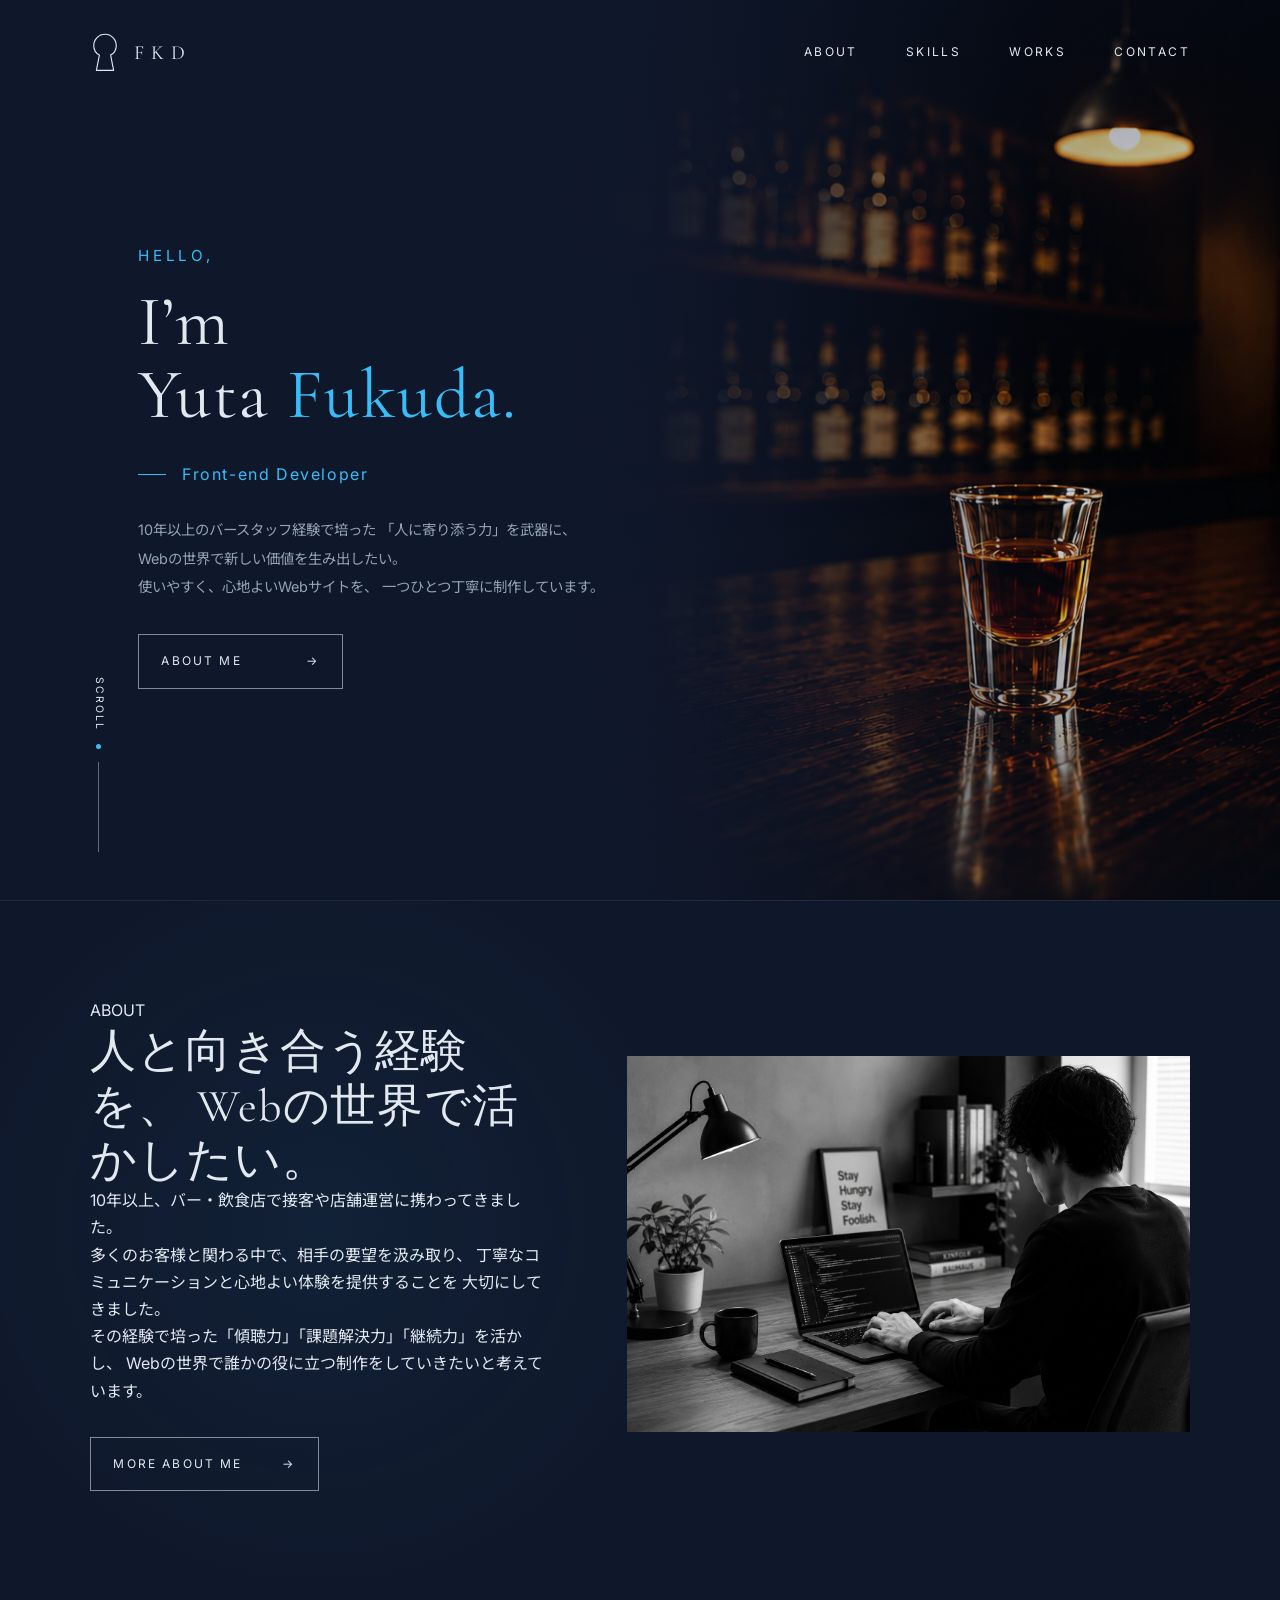
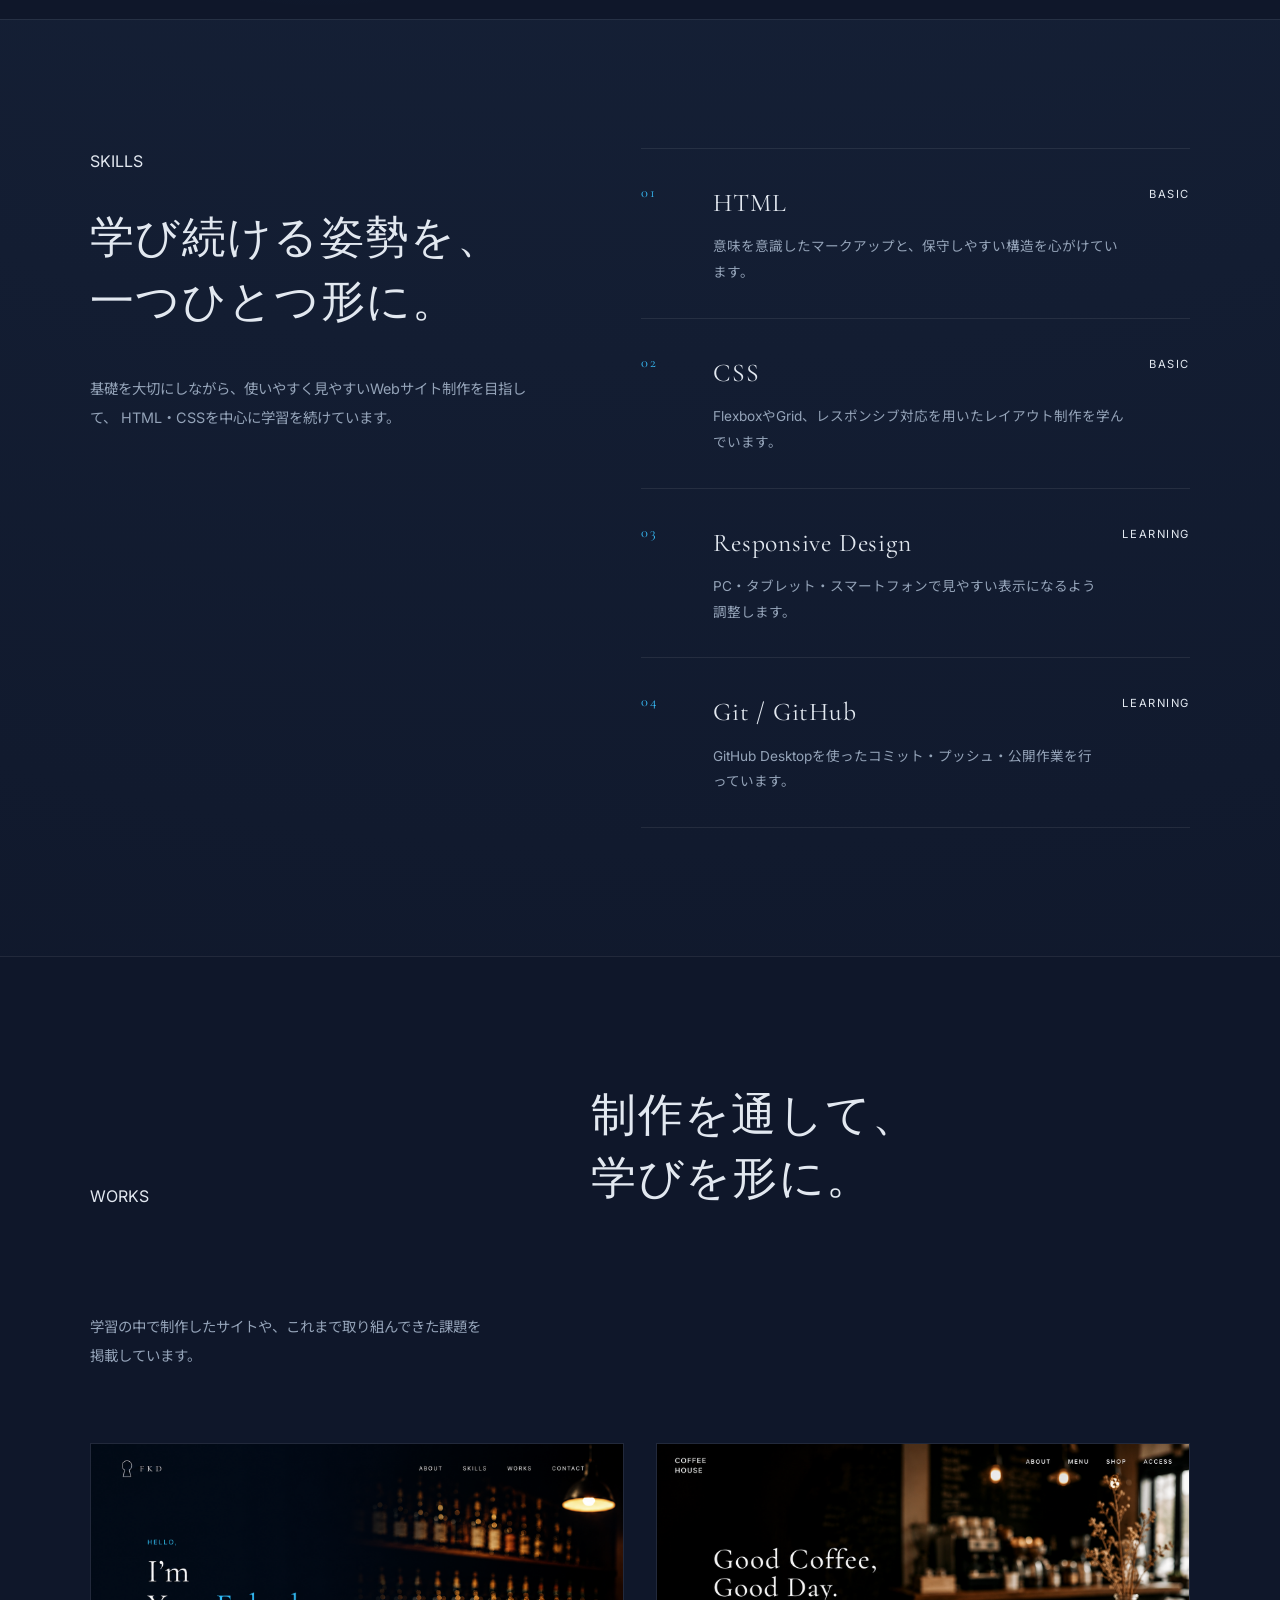
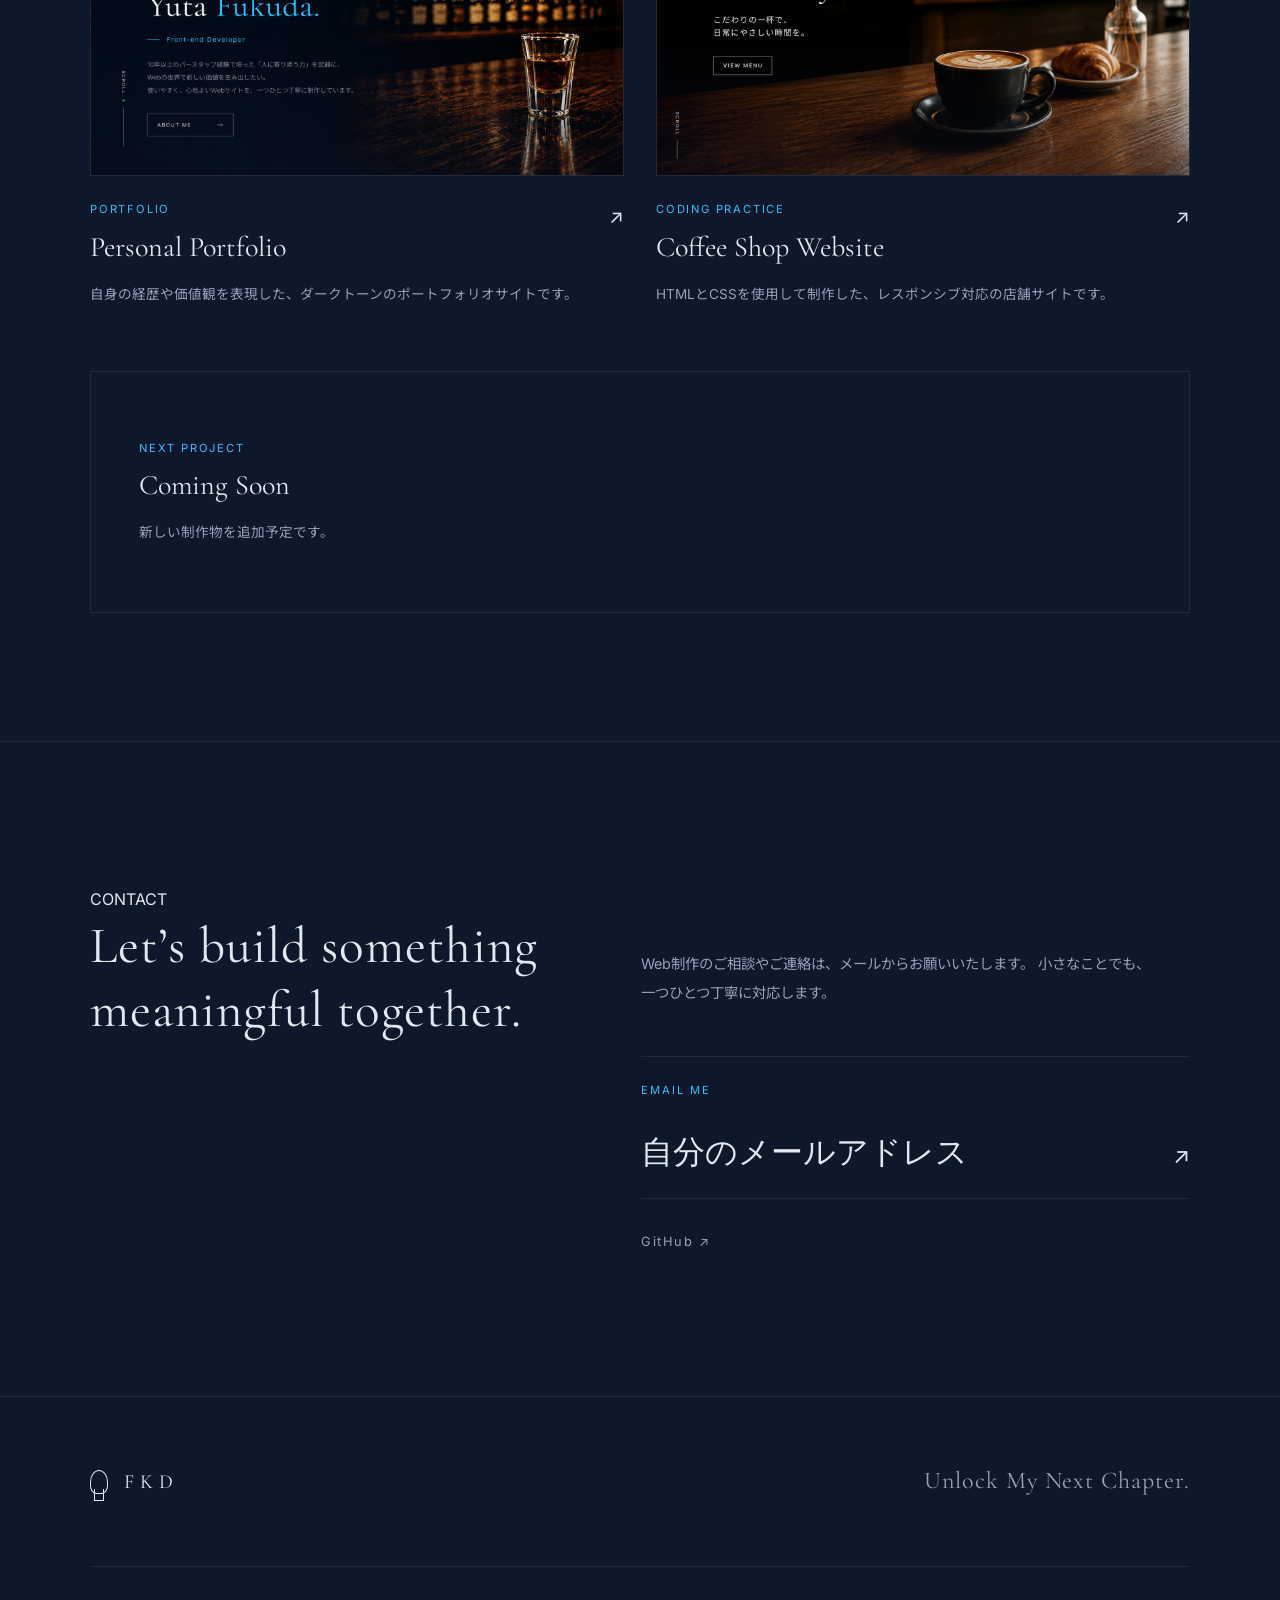
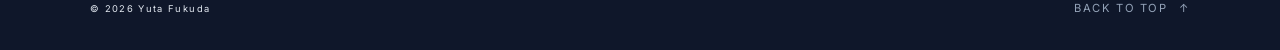
==== portfolio.html @ 942701a6 "oopninng" ====
<!doctype html>
<html lang="ja">
  <head>
    <meta charset="UTF-8" />

    <meta name="viewport" content="width=device-width, initial-scale=1.0" />

    <title>FKD Portfolio | Yuta Fukuda</title>

    <meta
      name="description"
      content="Yuta Fukudaのポートフォリオサイトです。HTML、CSS、Web制作を学習しています。"
    />

    <!-- Google Fonts -->
    <link rel="preconnect" href="https://fonts.googleapis.com" />

    <link rel="preconnect" href="https://fonts.gstatic.com" crossorigin />

    <link
      href="https://fonts.googleapis.com/css2?family=Cormorant+Garamond:wght@400;600&family=Inter:wght@300;400;500;600;700&family=Noto+Sans+JP:wght@300;400;500;700&display=swap"
      rel="stylesheet"
    />

    <!-- CSS -->
    <link rel="stylesheet" href="css/reset.css" />
    <link rel="stylesheet" href="css/variables.css" />
    <link rel="stylesheet" href="css/base.css" />
    <link rel="stylesheet" href="css/header.css" />
    <link rel="stylesheet" href="css/hero.css" />
    <link rel="stylesheet" href="css/about.css" />
    <link rel="stylesheet" href="css/skills.css" />
    <link rel="stylesheet" href="./css/works.css" />
    <link rel="stylesheet" href="./css/contact.css" />
    <link rel="stylesheet" href="./css/footer.css" />
    <link rel="stylesheet" href="css/animation.css" />
    <link rel="stylesheet" href="css/responsive.css" />
  </head>

  <body>
    <body id="top"></body>
    <!-- Header -->
    <header class="header">
      <div class="header-inner">
        <a href="#top" class="header-logo">
          <img src="images/logo/keyhole.svg" alt="" class="header-logo-image" />

          <span class="header-logo-text">FKD</span>
        </a>

        <nav class="global-nav" aria-label="メインナビゲーション">
          <ul class="global-nav-list">
            <li>
              <a href="#about" class="global-nav-link">ABOUT</a>
            </li>

            <li>
              <a href="#skills" class="global-nav-link">SKILLS</a>
            </li>

            <li>
              <a href="#works" class="global-nav-link">WORKS</a>
            </li>

            <li>
              <a href="#contact" class="global-nav-link">CONTACT</a>
            </li>
          </ul>
        </nav>
      </div>
    </header>

    <!-- Main -->
    <main class="main-content">
      <!-- Hero -->
      <section class="hero">
        <div class="hero-inner">
          <div class="hero-content">
            <p class="hero-intro">HELLO,</p>

            <h2 class="hero-title">
              <span class="hero-title-small">I’m</span>

              <span class="hero-title-name">
                Yuta <strong>Fukuda.</strong>
              </span>
            </h2>

            <p class="hero-role">Front-end Developer</p>

            <div class="hero-description">
              <p>
                10年以上のバースタッフ経験で培った 「人に寄り添う力」を武器に、
              </p>

              <p>Webの世界で新しい価値を生み出したい。</p>

              <p>
                使いやすく、心地よいWebサイトを、
                一つひとつ丁寧に制作しています。
              </p>
            </div>

            <a href="#about" class="button button-outline">
              <span>ABOUT ME</span>
              <span aria-hidden="true">→</span>
            </a>
          </div>

          <div class="hero-image-area">
            <img
              src="images/hero/shot-glass.png"
              alt="暗いバーのカウンターに置かれたショットグラス"
              class="hero-image"
            />
          </div>

          <div class="scroll-indicator" aria-hidden="true">
            <span class="scroll-text">SCROLL</span>
            <span class="scroll-dot"></span>
            <span class="scroll-line"></span>
          </div>
        </div>
      </section>
      <!-- About -->
      <section class="about" id="about">
        <div class="about-inner">
          <div class="about-content">
            <p class="section-label">ABOUT</p>

            <h2 class="about-title">
              <span class="about-title-line">人と向き合う経験を、</span>
              <span class="about-title-line">Webの世界で活かしたい。</span>
            </h2>

            <div class="about-description">
              <p>10年以上、バー・飲食店で接客や店舗運営に携わってきました。</p>

              <p>
                多くのお客様と関わる中で、相手の要望を汲み取り、
                丁寧なコミュニケーションと心地よい体験を提供することを
                大切にしてきました。
              </p>

              <p>
                その経験で培った「傾聴力」「課題解決力」「継続力」を活かし、
                Webの世界で誰かの役に立つ制作をしていきたいと考えています。
              </p>
            </div>

            <a href="#" class="button button-outline">
              <span>MORE ABOUT ME</span>
              <span aria-hidden="true">→</span>
            </a>
          </div>

          <div class="about-image-area">
            <img
              src="images/about/workspace.png"
              alt="ノートパソコンでWeb制作に取り組む様子"
              class="about-image"
            />
          </div>
        </div>
      </section>
      <!-- Skills -->
      <section class="skills" id="skills">
        <div class="skills-inner">
          <div class="skills-heading">
            <p class="section-label">SKILLS</p>

            <h2 class="skills-title">
              <span class="skills-title-line">学び続ける姿勢を、</span>
              <span class="skills-title-line">一つひとつ形に。</span>
            </h2>

            <p class="skills-lead">
              基礎を大切にしながら、使いやすく見やすいWebサイト制作を目指して、
              HTML・CSSを中心に学習を続けています。
            </p>
          </div>

          <div class="skills-list">
            <article class="skill-item">
              <div class="skill-number">01</div>

              <div class="skill-content">
                <h3 class="skill-name">HTML</h3>
                <p class="skill-description">
                  意味を意識したマークアップと、保守しやすい構造を心がけています。
                </p>
              </div>

              <p class="skill-level">Basic</p>
            </article>

            <article class="skill-item">
              <div class="skill-number">02</div>

              <div class="skill-content">
                <h3 class="skill-name">CSS</h3>
                <p class="skill-description">
                  FlexboxやGrid、レスポンシブ対応を用いたレイアウト制作を学んでいます。
                </p>
              </div>

              <p class="skill-level">Basic</p>
            </article>

            <article class="skill-item">
              <div class="skill-number">03</div>

              <div class="skill-content">
                <h3 class="skill-name">Responsive Design</h3>
                <p class="skill-description">
                  PC・タブレット・スマートフォンで見やすい表示になるよう調整します。
                </p>
              </div>

              <p class="skill-level">Learning</p>
            </article>

            <article class="skill-item">
              <div class="skill-number">04</div>

              <div class="skill-content">
                <h3 class="skill-name">Git / GitHub</h3>
                <p class="skill-description">
                  GitHub
                  Desktopを使ったコミット・プッシュ・公開作業を行っています。
                </p>
              </div>

              <p class="skill-level">Learning</p>
            </article>
          </div>
        </div>
      </section>
      <!-- Works -->
      <section class="works" id="works">
        <div class="works-inner">
          <div class="works-heading">
            <p class="section-label">WORKS</p>

            <h2 class="works-title">
              制作を通して、<br />
              学びを形に。
            </h2>

            <p class="works-lead">
              学習の中で制作したサイトや、これまで取り組んできた課題を掲載しています。
            </p>
          </div>

          <div class="works-list">
            <article class="work-card">
              <a href="#" class="work-link">
                <div class="work-image-area">
                  <img
                    src="images/works/portfolio.jpg"
                    alt="ポートフォリオサイト"
                    class="work-image"
                  />
                </div>

                <div class="work-info">
                  <div>
                    <p class="work-category">PORTFOLIO</p>
                    <h3 class="work-title">Personal Portfolio</h3>
                  </div>

                  <span class="work-arrow" aria-hidden="true">↗</span>
                </div>

                <p class="work-description">
                  自身の経歴や価値観を表現した、ダークトーンのポートフォリオサイトです。
                </p>
              </a>
            </article>

            <article class="work-card">
              <a href="#" class="work-link">
                <div class="work-image-area">
                  <img
                    src="images/works/coffee.jpg"
                    alt="コーヒーショップのWebサイト"
                    class="work-image"
                  />
                </div>

                <div class="work-info">
                  <div>
                    <p class="work-category">CODING PRACTICE</p>
                    <h3 class="work-title">Coffee Shop Website</h3>
                  </div>

                  <span class="work-arrow" aria-hidden="true">↗</span>
                </div>

                <p class="work-description">
                  HTMLとCSSを使用して制作した、レスポンシブ対応の店舗サイトです。
                </p>
              </a>
            </article>

            <article class="work-card work-card-coming">
              <div class="work-coming-inner">
                <p class="work-category">NEXT PROJECT</p>
                <h3 class="work-title">Coming Soon</h3>
                <p class="work-description">新しい制作物を追加予定です。</p>
              </div>
            </article>
          </div>
        </div>
      </section>
      <!-- Contact -->
      <section class="contact" id="contact">
        <div class="contact-inner">
          <div class="contact-heading">
            <p class="section-label">CONTACT</p>

            <h2 class="contact-title">
              <span class="contact-title-line">Let’s build something</span>
              <span class="contact-title-line">meaningful together.</span>
            </h2>
          </div>

          <div class="contact-content">
            <p class="contact-message">
              Web制作のご相談やご連絡は、メールからお願いいたします。
              小さなことでも、一つひとつ丁寧に対応します。
            </p>

            <a href="mailto:あなたのメールアドレス" class="contact-mail">
              <span class="contact-mail-label">EMAIL ME</span>

              <span class="contact-mail-address"> 自分のメールアドレス </span>

              <span class="contact-arrow" aria-hidden="true">↗</span>
            </a>

            <div class="contact-links">
              <a
                href="https://github.com/Fkd48yu"
                target="_blank"
                rel="noopener noreferrer"
              >
                GitHub
                <span aria-hidden="true">↗</span>
              </a>
            </div>
          </div>
        </div>
      </section>
    </main>
    <footer class="footer">
      <div class="footer-inner">
        <div class="footer-brand">
          <a href="#top" class="footer-logo">
            <span class="footer-logo-mark" aria-hidden="true"></span>
            <span>FKD</span>
          </a>

          <p class="footer-concept">Unlock My Next Chapter.</p>
        </div>

        <div class="footer-bottom">
          <p class="footer-copy">
            <small>&copy; 2026 Yuta Fukuda</small>
          </p>

          <a href="#top" class="footer-back-top">
            BACK TO TOP
            <span aria-hidden="true">↑</span>
          </a>
        </div>
      </div>
    </footer>
  </body>
</html>
---- css/variables.css ----
/* ==================================================
   Design Variables
================================================== */

:root {
  /* Background */
  --bg-main: #0f172a;
  --bg-surface: #1e293b;

  /* Text */
  --text-main: #e2e8f0;
  --text-sub: #94a3b8;

  /* Accent */
  --accent: #38bdf8;
  --gold: #f59e0b;

  /* Border */
  --border: rgba(255, 255, 255, 0.08);

  /* Font */
  --font-serif: "Cormorant Garamond", serif;
  --font-sans: "Inter", "Noto Sans JP", sans-serif;

  /* Layout */
  --content-width: 1200px;
  --inner-width: 1100px;

  /* Spacing */
  --space-xs: 8px;
  --space-sm: 16px;
  --space-md: 24px;
  --space-lg: 40px;
  --space-xl: 64px;
  --space-2xl: 96px;
  --space-section: 160px;

  /* Animation */
  --duration-fast: 0.3s;
  --duration-normal: 0.5s;
}
---- css/base.css ----
/* ==================================================
   Base
================================================== */

body {
  min-height: 100vh;
  overflow-x: hidden;

  background: radial-gradient(circle at top, #1b2942 0%, var(--bg-main) 60%);
  color: var(--text-main);

  font-family: var(--font-sans);
  font-size: 16px;
  line-height: 1.7;

  -webkit-font-smoothing: antialiased;
  text-rendering: optimizeLegibility;
}

/* ==================================================
   Main Layout
================================================== */

main {
  width: 100%;
}

.container {
  width: min(100% - 4rem, var(--inner-width));
  margin-inline: auto;
}

.section {
  padding-block: var(--space-section);
}

/* ==================================================
   Common Typography
================================================== */

.section-title {
  font-family: var(--font-serif);
  font-size: 4rem;
  font-weight: 600;
  line-height: 1.1;
  letter-spacing: 0.08em;
}

.section-text {
  color: var(--text-sub);
  line-height: 2;
}
---- css/header.css ----
.header {
  position: absolute;
  top: 0;
  left: 0;
  z-index: 10;

  width: 100%;
  padding: 2rem 0;
}

.header-inner {
  display: flex;
  align-items: center;
  justify-content: space-between;

  width: min(100% - 4rem, var(--inner-width));
  margin-inline: auto;
}

.header-logo {
  display: inline-flex;
  align-items: center;
  gap: 0.9rem;

  color: var(--text-main);
  text-decoration: none;
}

.header-logo-image {
  width: 30px;
  height: auto;
}

.header-logo-text {
  font-family: var(--font-serif);
  font-size: 1.25rem;
  letter-spacing: 0.35em;
}

.global-nav-list {
  display: flex;
  align-items: center;
  gap: 3rem;

  margin: 0;
  padding: 0;

  list-style: none;
}

.global-nav-link {
  position: relative;

  display: inline-block;
  padding: 0.5rem 0;

  color: var(--text-main);
  font-family: var(--font-sans);
  font-size: 0.75rem;
  letter-spacing: 0.2em;
  text-decoration: none;

  transition:
    color var(--duration-fast) ease,
    opacity var(--duration-fast) ease;
}

.global-nav-link::after {
  content: "";

  position: absolute;
  right: 0;
  bottom: 0;
  left: 0;

  width: 0;
  height: 1px;
  margin-inline: auto;

  background-color: var(--accent);

  transition: width var(--duration-fast) ease;
}

.global-nav-link:hover,
.global-nav-link:focus-visible {
  color: var(--accent);
}

.global-nav-link:hover::after,
.global-nav-link:focus-visible::after {
  width: 100%;
}
---- css/hero.css ----
.hero {
  position: relative;

  min-height: 100vh;
  overflow: hidden;

  background-color: var(--bg-main);
}

.hero-inner {
  position: static;

  display: grid;
  grid-template-columns: minmax(600px, 1.1fr) minmax(360px, 0.9fr);
  align-items: center;

  min-height: 100vh;
  width: min(100% - 4rem, var(--inner-width));
  margin-inline: auto;

  padding-top: 6rem;
  padding-bottom: 4rem;
}

.hero-content {
  position: relative;
  z-index: 2;

  padding-left: 3rem;
  padding-right: 2rem;
}

.hero-intro {
  margin-bottom: 1.25rem;

  color: var(--accent);
  font-size: 0.95rem;
  letter-spacing: 0.25em;
}

.hero-title {
  margin: 0;

  color: var(--text-main);
  font-family: var(--font-serif);
  font-weight: 400;
  line-height: 0.95;
}

.hero-title-small,
.hero-title-name {
  display: block;
}

.hero-title-small {
  margin-bottom: 0.35rem;

  font-size: clamp(3.5rem, 5.5vw, 5.5rem);
}

.hero-title-name {
  font-size: clamp(3.5rem, 5.5vw, 5.5rem);
  letter-spacing: 0.02em;
  white-space: nowrap;
}

.hero-title-name strong {
  color: var(--accent);
  font-weight: 400;
}

.hero-role {
  display: flex;
  align-items: center;
  gap: 1rem;

  margin-top: 2rem;

  color: var(--accent);
  font-size: 1rem;
  letter-spacing: 0.1em;
}

.hero-role::before {
  content: "";

  width: 28px;
  height: 1px;

  background-color: currentColor;
}

.hero-description {
  margin-top: 1.75rem;

  color: var(--text-sub);
  font-size: 0.9rem;
  line-height: 2;
}

.hero-description p {
  margin: 0;
}

.button {
  display: inline-flex;
  align-items: center;
  justify-content: space-between;
  gap: 2.5rem;

  min-width: 205px;
  margin-top: 2rem;
  padding: 1rem 1.4rem;

  color: var(--text-main);
  font-size: 0.75rem;
  letter-spacing: 0.18em;
  text-decoration: none;

  transition:
    color var(--duration-fast) ease,
    border-color var(--duration-fast) ease,
    background-color var(--duration-fast) ease;
}

.button-outline {
  border: 1px solid rgba(226, 232, 240, 0.55);
}

.button-outline:hover,
.button-outline:focus-visible {
  color: var(--bg-main);
  border-color: var(--accent);
  background-color: var(--accent);
}

.hero-image-area {
  position: absolute;
  top: 0;
  right: 0;
  bottom: 0;
  z-index: 0;

  width: 60vw;
}

.hero-image-area::before {
  content: "";

  position: absolute;
  inset: 0;
  z-index: 1;

  background:
    linear-gradient(
      90deg,
      var(--bg-main) 0%,
      rgba(15, 23, 42, 0.98) 18%,
      rgba(15, 23, 42, 0.75) 35%,
      rgba(15, 23, 42, 0.18) 68%,
      rgba(15, 23, 42, 0.05) 100%
    ),
    linear-gradient(
      180deg,
      rgba(15, 23, 42, 0.3) 0%,
      rgba(15, 23, 42, 0) 50%,
      rgba(15, 23, 42, 0.35) 100%
    );
}

.hero-image {
  display: block;

  width: 100%;
  height: 100%;

  object-fit: cover;
  object-position: right center;
}

.scroll-indicator {
  position: absolute;
  bottom: 3rem;
  left: max(2rem, calc((100vw - var(--inner-width)) / 2));

  z-index: 2;

  display: flex;
  flex-direction: column;
  align-items: center;
}

.scroll-text {
  writing-mode: vertical-rl;

  color: var(--text-main);
  font-size: 0.65rem;
  letter-spacing: 0.2em;
}

.scroll-dot {
  width: 5px;
  height: 5px;
  margin-top: 0.8rem;

  border-radius: 50%;
  background-color: var(--accent);
}

.scroll-line {
  width: 1px;
  height: 90px;
  margin-top: 0.8rem;

  background-color: rgba(226, 232, 240, 0.4);
}
.hero::after {
  content: "";

  position: absolute;
  right: 0;
  bottom: 0;
  left: 0;
  z-index: 1;

  height: 8rem;

  background: linear-gradient(to bottom, transparent, var(--section-surface));

  pointer-events: none;
}
---- css/about.css ----
/* ==================================================
   About
================================================== */

.about {
  position: relative;
  padding-block: 6rem 8rem;
  background-color: var(--section-surface);
  border-top: 1px solid var(--border);
  background:
    radial-gradient(
      circle at 25% 45%,
      rgba(56, 189, 248, 0.06),
      transparent 38%
    ),
    var(--bg-main);
}

.about-inner {
  display: grid;
  grid-template-columns: minmax(0, 0.9fr) minmax(0, 1.1fr);
  align-items: center;
  gap: clamp(3rem, 6vw, 6rem);

  width: min(100% - 4rem, var(--inner-width));
  margin-inline: auto;
}

.about-title {
  margin: 0;

  color: var(--text-main);
  font-family: var(--font-serif);
  font-size: clamp(2.7rem, 3.6vw, 4rem);
  font-weight: 400;
  line-height: 1.18;
  letter-spacing: 0.02em;
}

.about-image-area {
  position: relative;

  width: 100%;
  aspect-ratio: 3 / 2;
  overflow: hidden;
}
---- css/skills.css ----
/* ==================================================
   Skills
================================================== */

.skills {
  padding-top: 12rem;
  padding-bottom: 8rem;
  position: relative;

  padding-block: 8rem;

  border-top: 1px solid var(--border);
  background-color: var(--surface);
}

.skills-inner {
  display: grid;
  grid-template-columns: minmax(0, 0.9fr) minmax(0, 1.1fr);
  align-items: start;
  gap: clamp(4rem, 8vw, 8rem);

  width: min(100% - 4rem, var(--inner-width));
  margin-inline: auto;
}

.skills-heading {
  position: sticky;
  top: 8rem;
  align-self: start;
}

.skills-heading .section-label {
  margin-bottom: 2rem;
}

.skills-title {
  margin: 0;

  color: var(--text-main);
  font-family: var(--font-serif);
  font-size: clamp(2.75rem, 3.4vw, 4rem);
  font-weight: 400;
  line-height: 1.45;
  letter-spacing: 0.03em;
}

.skills-title-line {
  display: block;
  white-space: nowrap;
}

.skills-lead {
  max-width: 28rem;
  margin-top: var(--space-lg);

  color: var(--text-sub);
  font-size: 0.9rem;
  line-height: 2;
}

.skills-list {
  border-top: 1px solid var(--border);
}

.skill-item {
  display: grid;
  grid-template-columns: 3rem minmax(0, 1fr) auto;
  align-items: start;
  gap: 1.5rem;

  padding-block: 2rem;

  border-bottom: 1px solid var(--border);
}

.skill-number {
  color: var(--accent);
  font-family: var(--font-serif);
  font-size: 0.9rem;
  letter-spacing: 0.1em;
}

.skill-name {
  margin: 0;

  color: var(--text-main);
  font-family: var(--font-serif);
  font-size: clamp(1.5rem, 2vw, 2rem);
  font-weight: 400;
  letter-spacing: 0.03em;
}

.skill-description {
  max-width: 32rem;
  margin: 0.6rem 0 0;

  color: var(--text-sub);
  font-size: 0.85rem;
  line-height: 1.9;
}

.skill-level {
  margin: 0;
  padding-top: 0.25rem;

  color: var(--secondary);
  font-size: 0.7rem;
  letter-spacing: 0.14em;
  text-transform: uppercase;
}
---- css/works.css ----
/* ==================================================
   Works
================================================== */

.works {
  position: relative;
  padding-block: 8rem;

  border-top: 1px solid var(--border);
  background-color: var(--bg-main);
}

.works-inner {
  width: min(100% - 4rem, var(--inner-width));
  margin-inline: auto;
}

.works-heading {
  display: grid;
  grid-template-columns: minmax(0, 0.8fr) minmax(0, 1.2fr);
  align-items: end;
  gap: clamp(3rem, 8vw, 8rem);

  margin-bottom: 4rem;
}

.works-title {
  margin: 0;

  color: var(--text-main);
  font-family: var(--font-serif);
  font-size: clamp(2.5rem, 3.5vw, 4rem);
  font-weight: 400;
  line-height: 1.4;
  letter-spacing: 0.03em;
}

.works-lead {
  max-width: 32rem;
  margin: 0 0 0.5rem auto;

  color: var(--text-sub);
  font-size: 0.9rem;
  line-height: 2;
}

.works-list {
  display: grid;
  grid-template-columns: repeat(2, minmax(0, 1fr));
  gap: 4rem 2rem;
}

.work-card {
  min-width: 0;
}

.work-card:nth-child(3) {
  grid-column: 1 / -1;
}

.work-link {
  display: block;
  color: inherit;
  text-decoration: none;
}

.work-image-area {
  position: relative;

  aspect-ratio: 16 / 10;
  overflow: hidden;

  border: 1px solid var(--border);
  background-color: var(--surface);
}

.work-image-area::after {
  content: "";

  position: absolute;
  inset: 0;

  background: linear-gradient(180deg, transparent 55%, rgba(15, 23, 42, 0.35));

  pointer-events: none;
}

.work-image {
  display: block;

  width: 100%;
  height: 100%;

  object-fit: cover;
  transition:
    transform 0.6s ease,
    filter 0.6s ease;
}

.work-info {
  display: flex;
  justify-content: space-between;
  align-items: flex-start;
  gap: 2rem;

  margin-top: 1.5rem;
}

.work-category {
  margin: 0 0 0.6rem;

  color: var(--accent);
  font-size: 0.7rem;
  letter-spacing: 0.16em;
}

.work-title {
  margin: 0;

  color: var(--text-main);
  font-family: var(--font-serif);
  font-size: clamp(1.6rem, 2.2vw, 2.2rem);
  font-weight: 400;
  line-height: 1.3;
}

.work-arrow {
  flex-shrink: 0;

  color: var(--text-main);
  font-size: 1.2rem;

  transition: transform 0.3s ease;
}

.work-description {
  max-width: 36rem;
  margin: 1rem 0 0;

  color: var(--text-sub);
  font-size: 0.85rem;
  line-height: 1.9;
}

.work-link:hover .work-image {
  transform: scale(1.04);
  filter: brightness(0.85);
}

.work-link:hover .work-arrow {
  transform: translate(0.25rem, -0.25rem);
}

.work-card-coming {
  min-height: 240px;
  border: 1px solid var(--border);
  background:
    radial-gradient(
      circle at 80% 30%,
      rgba(56, 189, 248, 0.08),
      transparent 35%
    ),
    var(--surface);
}

.work-coming-inner {
  display: flex;
  flex-direction: column;
  justify-content: center;

  min-height: 240px;
  padding: 3rem;
}
---- css/contact.css ----
/* ==================================================
   Contact
================================================== */

.contact {
  position: relative;
  padding-block: 9rem;

  border-top: 1px solid var(--border);
  background:
    radial-gradient(
      circle at 80% 30%,
      rgba(56, 189, 248, 0.08),
      transparent 35%
    ),
    var(--surface);
}

.contact-inner {
  display: grid;
  grid-template-columns: minmax(0, 0.9fr) minmax(0, 1.1fr);
  align-items: start;
  gap: clamp(4rem, 8vw, 8rem);

  width: min(100% - 4rem, var(--inner-width));
  margin-inline: auto;
}

.contact-title {
  margin: 0;

  color: var(--text-main);
  font-family: var(--font-serif);
  font-size: clamp(2.8rem, 4vw, 4.8rem);
  font-weight: 400;
  line-height: 1.25;
  letter-spacing: 0.02em;
}

.contact-title-line {
  display: block;
  white-space: nowrap;
}

.contact-content {
  padding-top: 4rem;
}

.contact-message {
  max-width: 32rem;
  margin: 0;

  color: var(--text-sub);
  font-size: 0.9rem;
  line-height: 2;
}

.contact-mail {
  display: grid;
  grid-template-columns: minmax(0, 1fr) auto;
  align-items: end;
  gap: 2rem;

  margin-top: 3rem;
  padding-block: 1.5rem;

  color: inherit;
  text-decoration: none;

  border-top: 1px solid var(--border);
  border-bottom: 1px solid var(--border);
}

.contact-mail-label {
  grid-column: 1 / -1;

  color: var(--accent);
  font-size: 0.7rem;
  letter-spacing: 0.18em;
}

.contact-mail-address {
  overflow-wrap: anywhere;

  color: var(--text-main);
  font-family: var(--font-serif);
  font-size: clamp(1.5rem, 2.5vw, 2.5rem);
  line-height: 1.3;
}

.contact-arrow {
  color: var(--text-main);
  font-size: 1.4rem;

  transition: transform 0.3s ease;
}

.contact-mail:hover .contact-arrow {
  transform: translate(0.3rem, -0.3rem);
}

.contact-links {
  display: flex;
  gap: 2rem;

  margin-top: 2rem;
}

.contact-links a {
  position: relative;

  color: var(--text-sub);
  font-size: 0.8rem;
  letter-spacing: 0.12em;
  text-decoration: none;

  transition: color 0.3s ease;
}

.contact-links a::after {
  content: "";

  position: absolute;
  right: 0;
  bottom: -0.4rem;
  left: 0;

  height: 1px;

  background-color: var(--accent);
  transform: scaleX(0);
  transform-origin: right;
  transition: transform 0.3s ease;
}

.contact-links a:hover {
  color: var(--text-main);
}

.contact-links a:hover::after {
  transform: scaleX(1);
  transform-origin: left;
}
---- css/footer.css ----
/* ==================================================
   Footer
================================================== */

.footer {
  padding-block: 4rem 2rem;

  border-top: 1px solid var(--border);
  background-color: var(--bg-main);
}

.footer-inner {
  width: min(100% - 4rem, var(--inner-width));
  margin-inline: auto;
}

.footer-brand {
  display: flex;
  justify-content: space-between;
  align-items: center;
  gap: 2rem;

  padding-bottom: 4rem;
}

.footer-logo {
  display: inline-flex;
  align-items: center;
  gap: 1rem;

  color: var(--text-main);
  font-family: var(--font-serif);
  font-size: 1.25rem;
  letter-spacing: 0.3em;
  text-decoration: none;
}

.footer-logo-mark {
  position: relative;

  width: 18px;
  height: 24px;

  border: 1px solid currentColor;
  border-radius: 50% 50% 35% 35%;
}

.footer-logo-mark::after {
  content: "";

  position: absolute;
  left: 50%;
  bottom: -8px;

  width: 10px;
  height: 12px;

  border-right: 1px solid currentColor;
  border-bottom: 1px solid currentColor;
  border-left: 1px solid currentColor;

  transform: translateX(-50%);
}

.footer-concept {
  margin: 0;

  color: var(--text-sub);
  font-family: var(--font-serif);
  font-size: clamp(1.1rem, 2vw, 1.5rem);
  letter-spacing: 0.04em;
}

.footer-bottom {
  display: flex;
  justify-content: space-between;
  align-items: center;
  gap: 2rem;

  padding-top: 2rem;

  border-top: 1px solid var(--border);
}

.footer-copy {
  margin: 0;

  color: var(--secondary);
  font-size: 0.7rem;
  letter-spacing: 0.12em;
}

.footer-back-top {
  display: inline-flex;
  align-items: center;
  gap: 0.75rem;

  color: var(--text-sub);
  font-size: 0.7rem;
  letter-spacing: 0.14em;
  text-decoration: none;

  transition: color 0.3s ease;
}

.footer-back-top span {
  transition: transform 0.3s ease;
}

.footer-back-top:hover {
  color: var(--accent);
}

.footer-back-top:hover span {
  transform: translateY(-0.25rem);
}
---- css/animation.css ----
/* ==================================================
   Opening Fade
================================================== */

.opening-inner {
  animation: opening-fade 1.2s ease both;
}

@keyframes opening-fade {
  from {
    opacity: 0;
    transform: translateY(14px);
  }

  to {
    opacity: 1;
    transform: translateY(0);
  }
}

/* ==================================================
   Keyhole Float
================================================== */

.keyhole-motion {
  animation: keyhole-float 4s ease-in-out infinite;
}

@keyframes keyhole-float {
  0%,
  100% {
    transform: translateY(0);
  }

  50% {
    transform: translateY(-8px);
  }
}

/* ==================================================
   Keyhole Hover
================================================== */

.keyhole {
  transform: scale(1);
}

.keyhole:hover {
  transform: scale(1.06);
}

/* ==================================================
   Reduced Motion
================================================== */

@media (prefers-reduced-motion: reduce) {
  *,
  *::before,
  *::after {
    scroll-behavior: auto !important;
    animation-duration: 0.01ms !important;
    animation-iteration-count: 1 !important;
    transition-duration: 0.01ms !important;
  }
}
---- css/responsive.css ----
/* ==================================================
   Tablet
================================================== */

@media (max-width: 1024px) {
  .section {
    padding-block: 120px;
  }

  .opening {
    padding-inline: 32px;
  }
}

/* ==================================================
   Smartphone
================================================== */

@media (max-width: 767px) {
  .opening {
    padding: 40px 20px;
  }

  .brand {
    margin-bottom: 16px;

    font-size: 0.875rem;
    letter-spacing: 0.5em;
    text-indent: 0.5em;
  }

  .site-title {
    margin-bottom: 14px;

    font-size: clamp(2.75rem, 14vw, 3.75rem);
  }

  .portfolio {
    margin-bottom: 48px;

    font-size: 0.75rem;
    letter-spacing: 0.4em;
    text-indent: 0.4em;
  }

  .logo-area {
    margin-bottom: 44px;
  }

  .keyhole {
    width: 110px;
  }

  .copy {
    margin-bottom: 14px;

    font-size: 0.875rem;
    letter-spacing: 0.14em;
  }

  .unlock {
    font-size: 0.6875rem;
    letter-spacing: 0.26em;
  }

  .section {
    padding-block: 96px;
  }

  .section-title {
    font-size: 2.75rem;
  }
}
@media (max-width: 900px) {
  .about {
    padding-block: 6rem;
  }

  .about-inner {
    grid-template-columns: 1fr;
    gap: 3rem;

    width: min(100% - 2rem, var(--inner-width));
  }

  .about-content {
    max-width: none;
  }

  .about-title {
    font-size: clamp(2rem, 7vw, 3rem);
  }

  .about-title-line {
    white-space: normal;
  }

  .about-image-area {
    aspect-ratio: 4 / 3;
  }
}
@media (max-width: 900px) {
  .skills {
    padding-block: 6rem;
  }

  .skills-inner {
    grid-template-columns: 1fr;
    gap: 3rem;

    width: min(100% - 2rem, var(--inner-width));
  }

  .skills-heading {
    position: static;
  }

  .skills-title {
    font-size: clamp(2rem, 7vw, 3rem);
  }

  .skill-item {
    grid-template-columns: 2.5rem minmax(0, 1fr);
  }

  .skill-level {
    grid-column: 2;
    padding-top: 0;
  }
}
@media (max-width: 900px) {
  .skills-inner {
    grid-template-columns: 1fr;
    gap: 3rem;

    width: min(100% - 2rem, var(--inner-width));
  }

  .skills-heading {
    position: static;
  }

  .skills-title-line {
    white-space: normal;
  }

  .skill-item {
    grid-template-columns: 2.5rem minmax(0, 1fr);
  }

  .skill-level {
    grid-column: 2;
  }
}
@media (max-width: 900px) {
  .works {
    padding-block: 6rem;
  }

  .works-inner {
    width: min(100% - 2rem, var(--inner-width));
  }

  .works-heading {
    grid-template-columns: 1fr;
    gap: 2rem;

    margin-bottom: 3rem;
  }

  .works-title {
    font-size: clamp(2rem, 7vw, 3rem);
  }

  .works-lead {
    margin-left: 0;
  }

  .works-list {
    grid-template-columns: 1fr;
    gap: 3rem;
  }

  .work-card:nth-child(3) {
    grid-column: auto;
  }

  .work-coming-inner {
    padding: 2rem;
  }
}
@media (max-width: 900px) {
  .contact {
    padding-block: 6rem;
  }

  .contact-inner {
    grid-template-columns: 1fr;
    gap: 2rem;

    width: min(100% - 2rem, var(--inner-width));
  }

  .contact-title {
    font-size: clamp(2.4rem, 10vw, 3.5rem);
  }

  .contact-title-line {
    white-space: normal;
  }

  .contact-content {
    padding-top: 0;
  }

  .contact-mail {
    grid-template-columns: minmax(0, 1fr) auto;
    gap: 1rem;
  }

  .contact-mail-address {
    font-size: clamp(1.3rem, 6vw, 2rem);
  }
}
@media (max-width: 900px) {
  .footer {
    padding-block: 3rem 1.5rem;
  }

  .footer-inner {
    width: min(100% - 2rem, var(--inner-width));
  }

  .footer-brand {
    flex-direction: column;
    align-items: flex-start;

    padding-bottom: 3rem;
  }

  .footer-bottom {
    align-items: flex-end;
  }
}
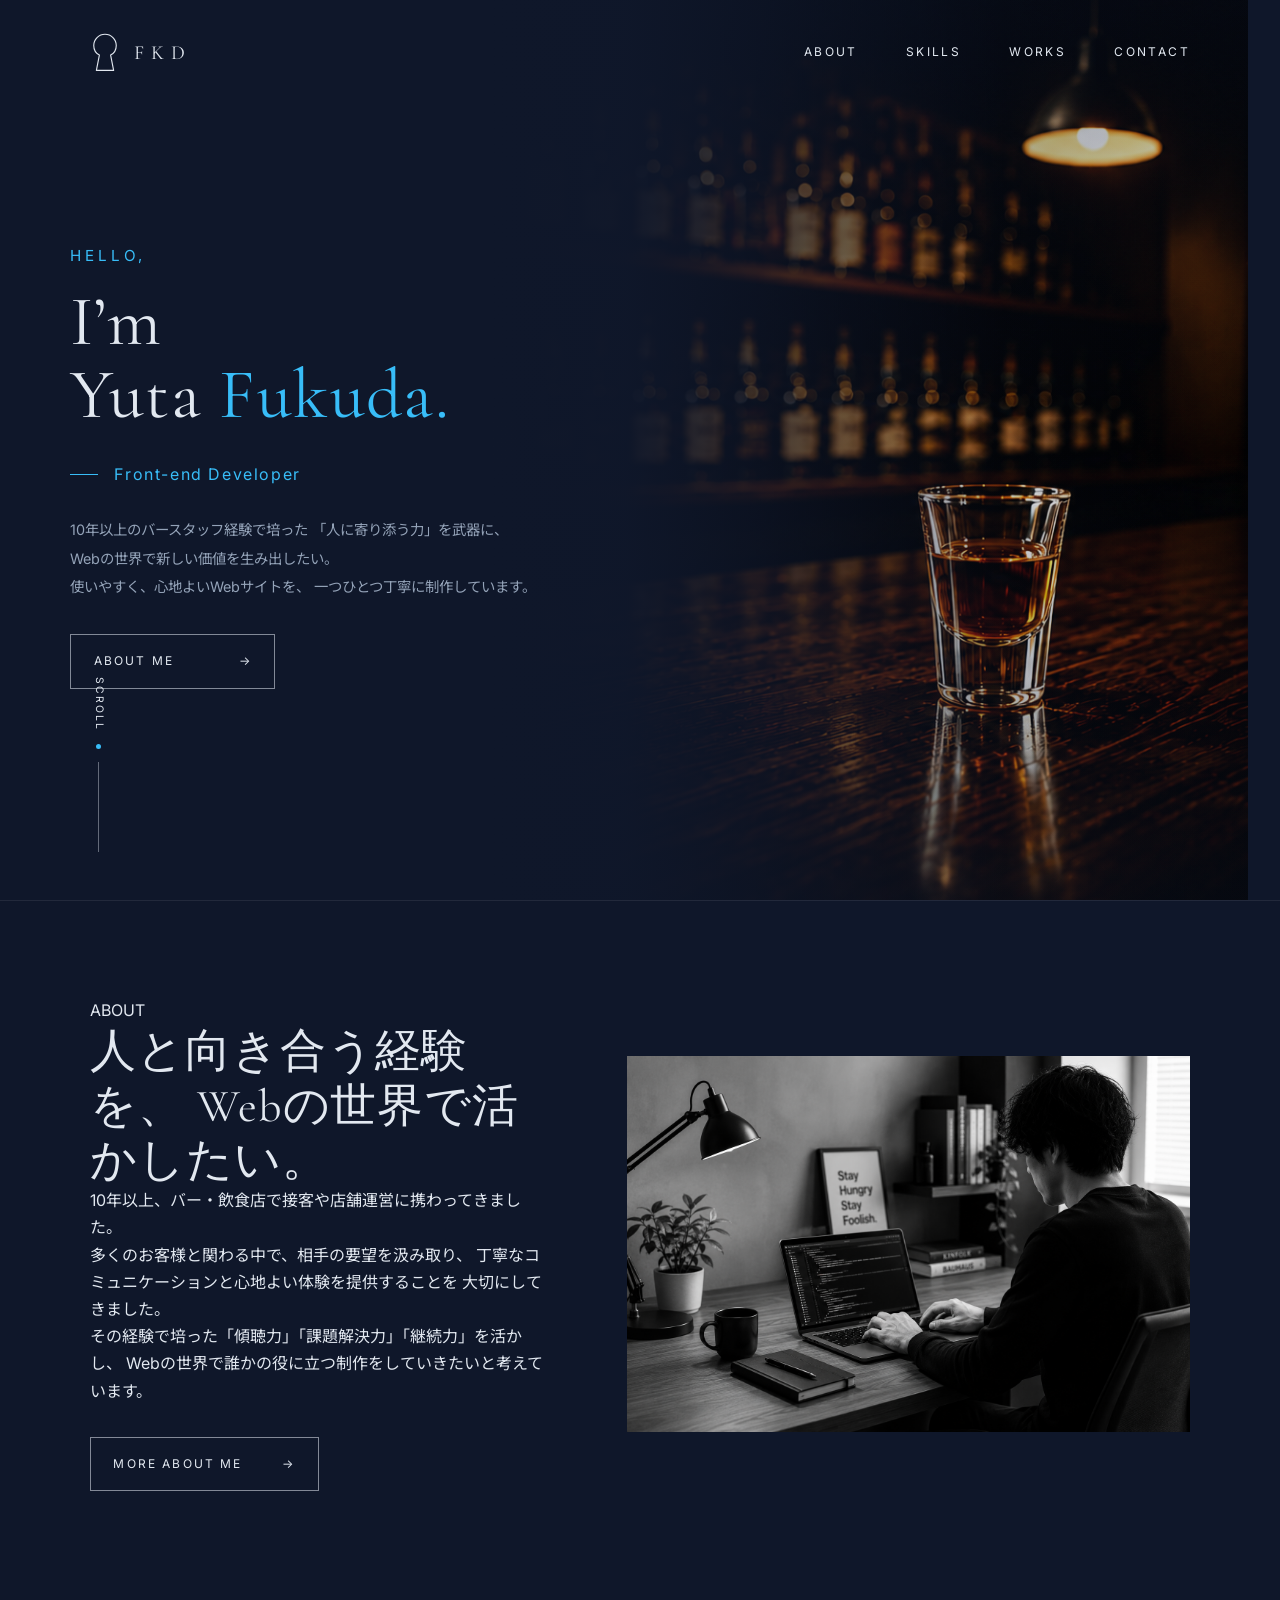
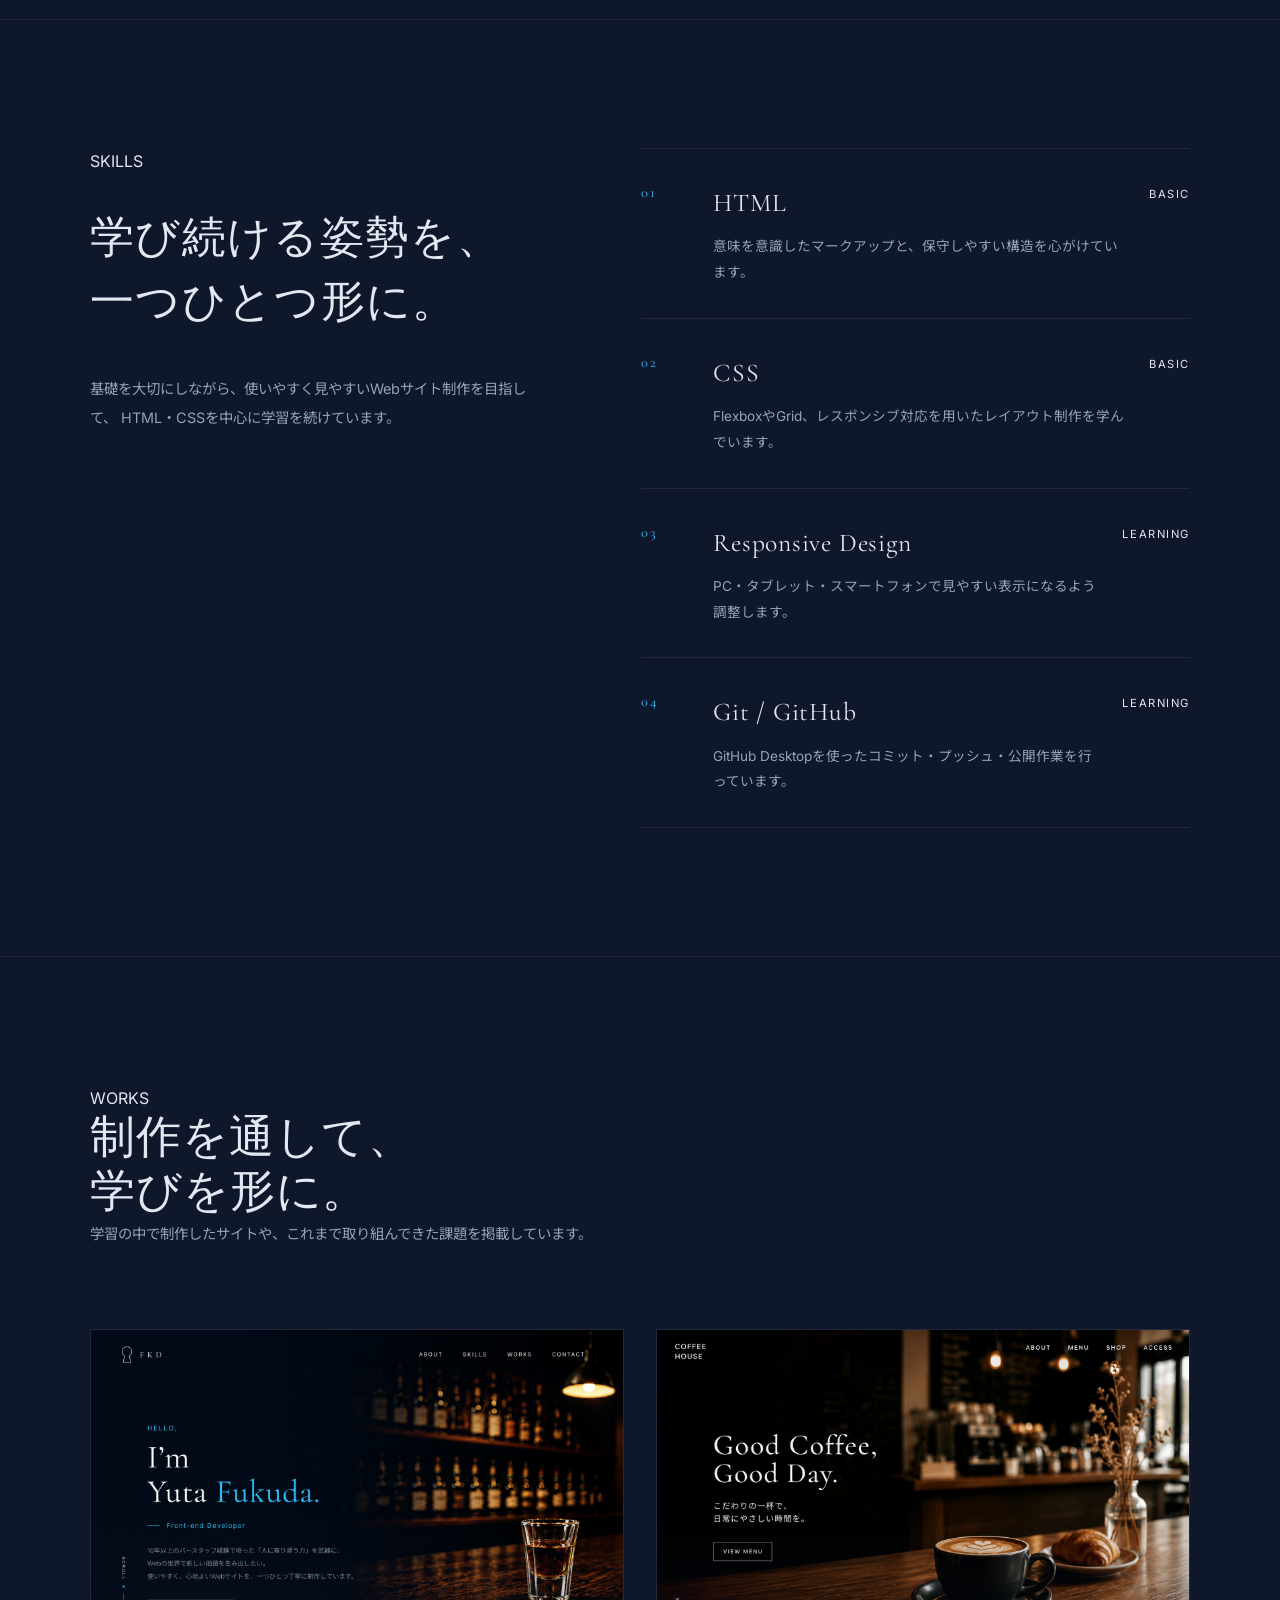
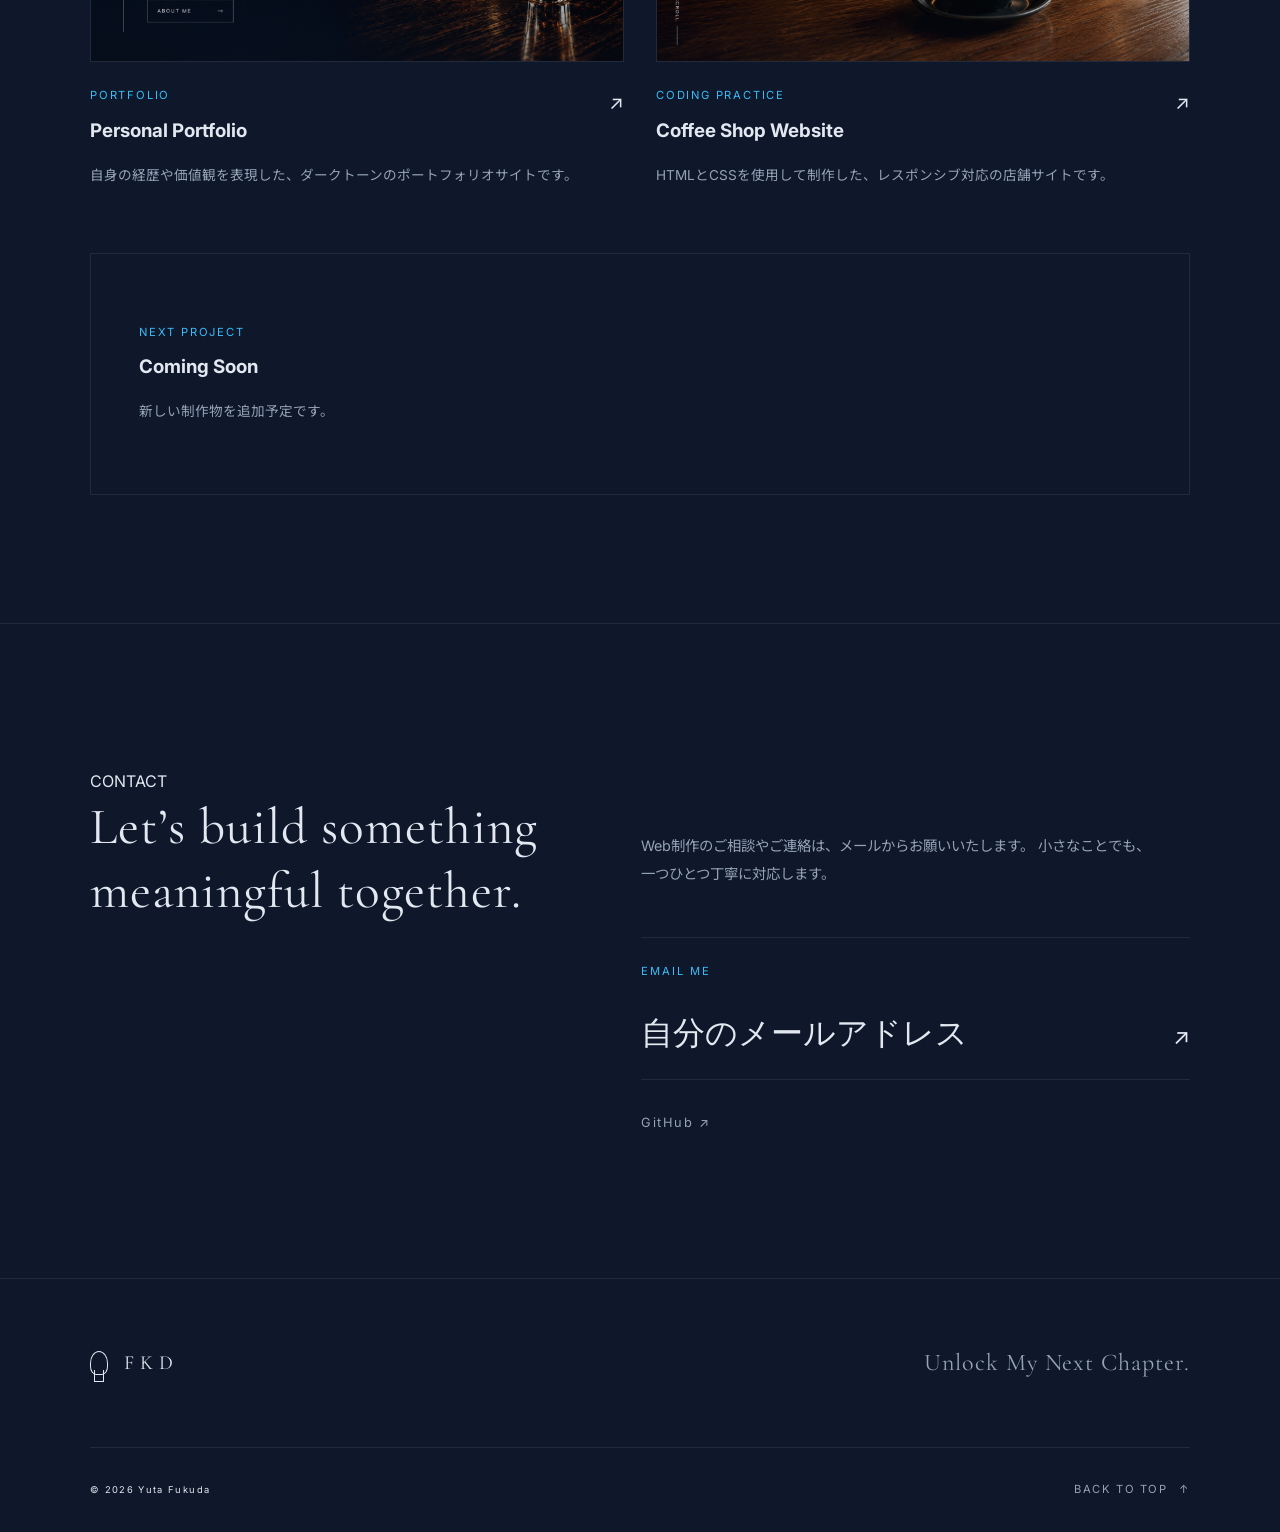
==== commit 340da7c8: "inde" ====
--- a/portfolio.html
+++ b/portfolio.html
@@ -114,12 +114,11 @@
               class="hero-image"
             />
           </div>
-
-          <div class="scroll-indicator" aria-hidden="true">
-            <span class="scroll-text">SCROLL</span>
-            <span class="scroll-dot"></span>
-            <span class="scroll-line"></span>
-          </div>
+        </div>
+        <div class="scroll-indicator" aria-hidden="true">
+          <span class="scroll-text">SCROLL</span>
+          <span class="scroll-dot"></span>
+          <span class="scroll-line"></span>
         </div>
       </section>
       <!-- About -->
--- a/css/hero.css
+++ b/css/hero.css
@@ -8,14 +8,14 @@
 }
 
 .hero-inner {
-  position: static;
+  position: relative;
 
   display: grid;
-  grid-template-columns: minmax(600px, 1.1fr) minmax(360px, 0.9fr);
+  grid-template-columns: minmax(0, 1fr) minmax(420px, 0.9fr);
   align-items: center;
 
   min-height: 100vh;
-  width: min(100% - 4rem, var(--inner-width));
+  width: min(calc(100% - 4rem), 1440px);
   margin-inline: auto;
 
   padding-top: 6rem;
@@ -26,8 +26,8 @@
   position: relative;
   z-index: 2;
 
-  padding-left: 3rem;
-  padding-right: 2rem;
+  padding-left: clamp(1rem, 3vw, 3rem);
+  padding-right: clamp(1.5rem, 3vw, 3rem);
 }
 
 .hero-intro {
@@ -50,6 +50,7 @@
 .hero-title-small,
 .hero-title-name {
   display: block;
+  font-size: clamp(3.5rem, 4.5vw, 5.5rem);
 }
 
 .hero-title-small {
@@ -141,7 +142,7 @@
   bottom: 0;
   z-index: 0;
 
-  width: 60vw;
+  width: clamp(760px, 58vw, 1150px);
 }
 
 .hero-image-area::before {
--- a/css/about.css
+++ b/css/about.css
@@ -5,15 +5,9 @@
 .about {
   position: relative;
   padding-block: 6rem 8rem;
-  background-color: var(--section-surface);
+
   border-top: 1px solid var(--border);
-  background:
-    radial-gradient(
-      circle at 25% 45%,
-      rgba(56, 189, 248, 0.06),
-      transparent 38%
-    ),
-    var(--bg-main);
+  background: var(--bg-main);
 }
 
 .about-inner {
--- a/css/skills.css
+++ b/css/skills.css
@@ -10,7 +10,7 @@
   padding-block: 8rem;
 
   border-top: 1px solid var(--border);
-  background-color: var(--surface);
+  background: var(--bg-main);
 }
 
 .skills-inner {
--- a/css/works.css
+++ b/css/works.css
@@ -16,28 +16,19 @@
 }
 
 .works-heading {
-  display: grid;
-  grid-template-columns: minmax(0, 0.8fr) minmax(0, 1.2fr);
-  align-items: end;
-  gap: clamp(3rem, 8vw, 8rem);
+  display: flex;
+  flex-direction: column;
+  align-items: flex-start;
 
-  margin-bottom: 4rem;
-}
+  max-width: 48rem;
 
-.works-title {
-  margin: 0;
-
-  color: var(--text-main);
-  font-family: var(--font-serif);
-  font-size: clamp(2.5rem, 3.5vw, 4rem);
-  font-weight: 400;
-  line-height: 1.4;
-  letter-spacing: 0.03em;
+  margin-bottom: 5rem;
 }
 
 .works-lead {
-  max-width: 32rem;
-  margin: 0 0 0.5rem auto;
+  max-width: 38rem;
+
+  margin: 0;
 
   color: var(--text-sub);
   font-size: 0.9rem;
@@ -114,14 +105,15 @@
   letter-spacing: 0.16em;
 }
 
-.work-title {
+.works-title {
   margin: 0;
 
   color: var(--text-main);
   font-family: var(--font-serif);
-  font-size: clamp(1.6rem, 2.2vw, 2.2rem);
+  font-size: clamp(2.5rem, 3.5vw, 4rem);
   font-weight: 400;
-  line-height: 1.3;
+  line-height: 1.2;
+  letter-spacing: 0.02em;
 }
 
 .work-arrow {
--- a/css/responsive.css
+++ b/css/responsive.css
@@ -242,3 +242,35 @@
     align-items: flex-end;
   }
 }
+/* ==================================================
+   Large Desktop (1920px〜)
+================================================== */
+
+@media (min-width: 1920px) {
+  .hero-inner,
+  .about-inner,
+  .skills-inner,
+  .works-inner,
+  .contact-inner,
+  .footer-inner {
+    width: min(calc(100% - 6rem), 1440px);
+  }
+
+  .hero-image-area {
+    width: clamp(820px, 52vw, 1050px);
+  }
+
+  .hero-content {
+    padding-left: 4rem;
+    padding-right: 4rem;
+  }
+
+  .scroll-indicator {
+    left: max(3rem, calc((100vw - 1440px) / 2 + 1rem));
+  }
+
+  .contact-title {
+    font-size: clamp(4rem, 4vw, 5rem);
+    max-width: 12ch;
+  }
+}
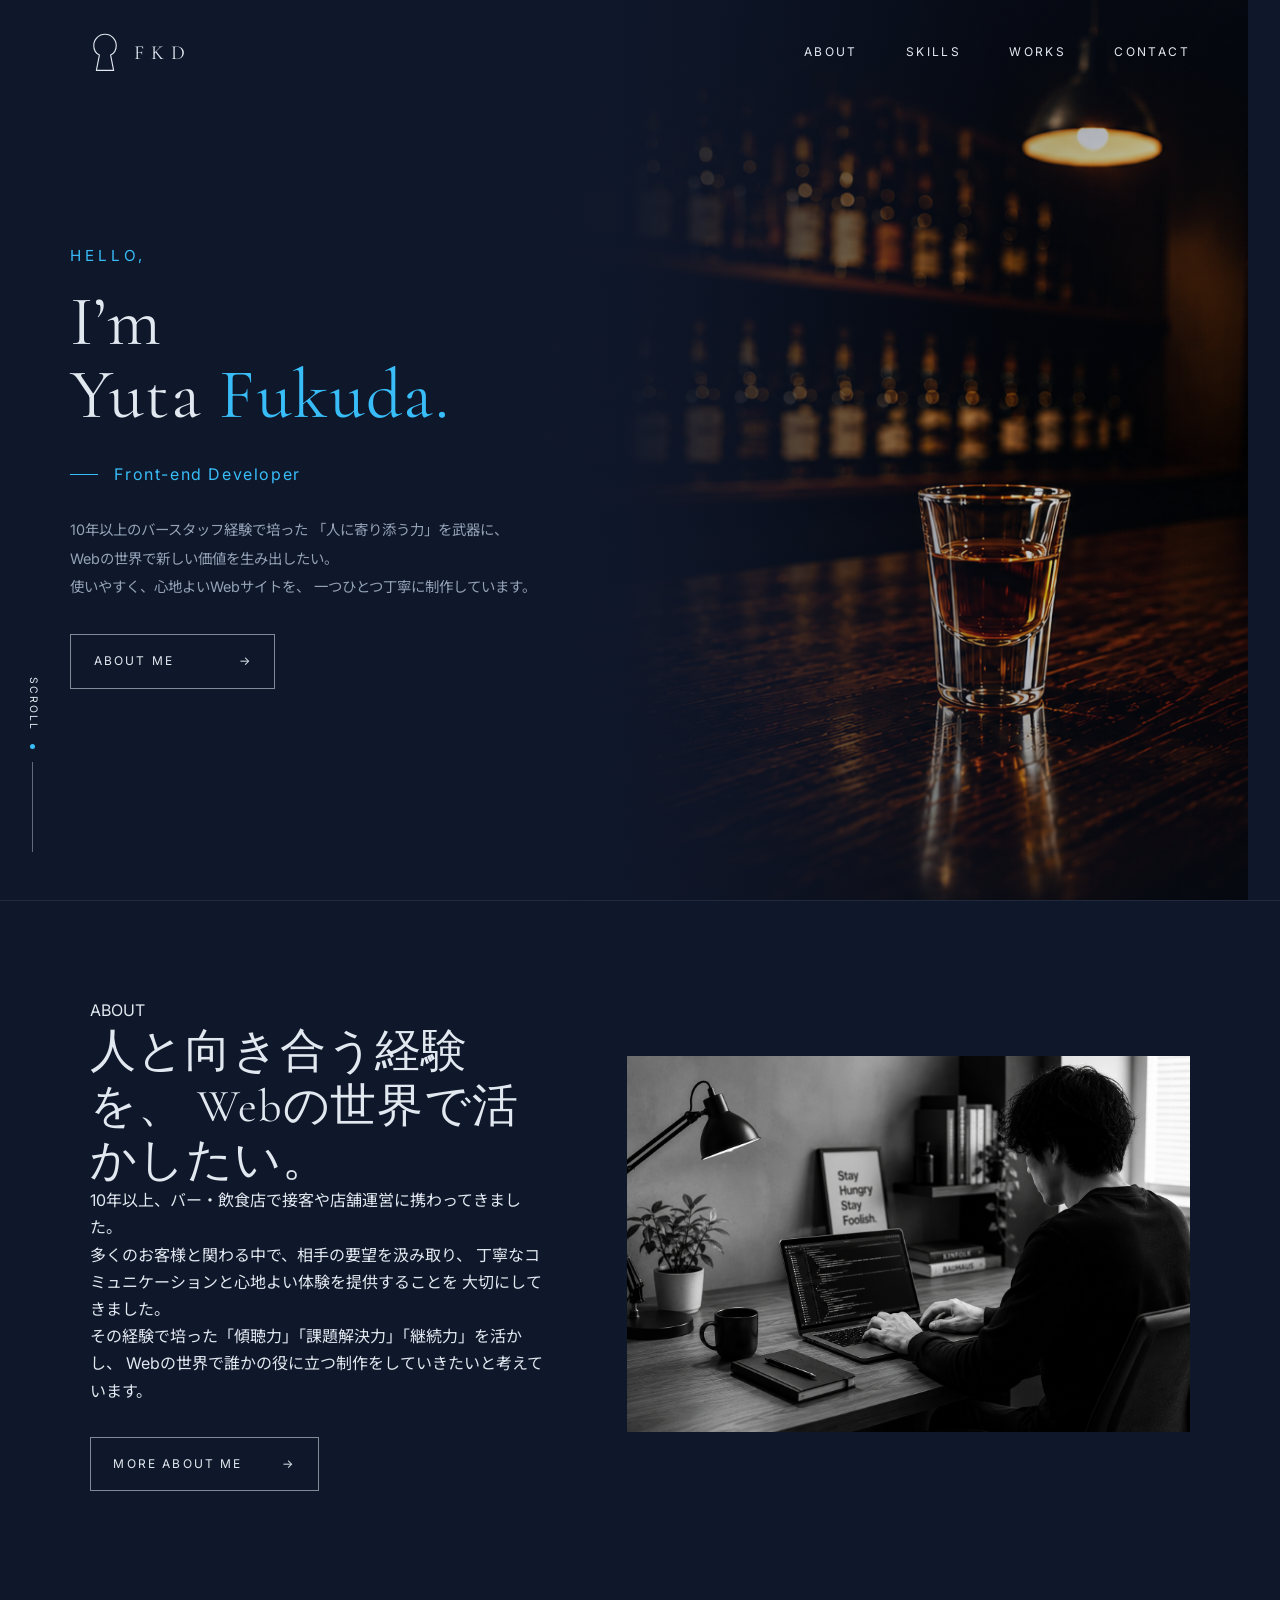
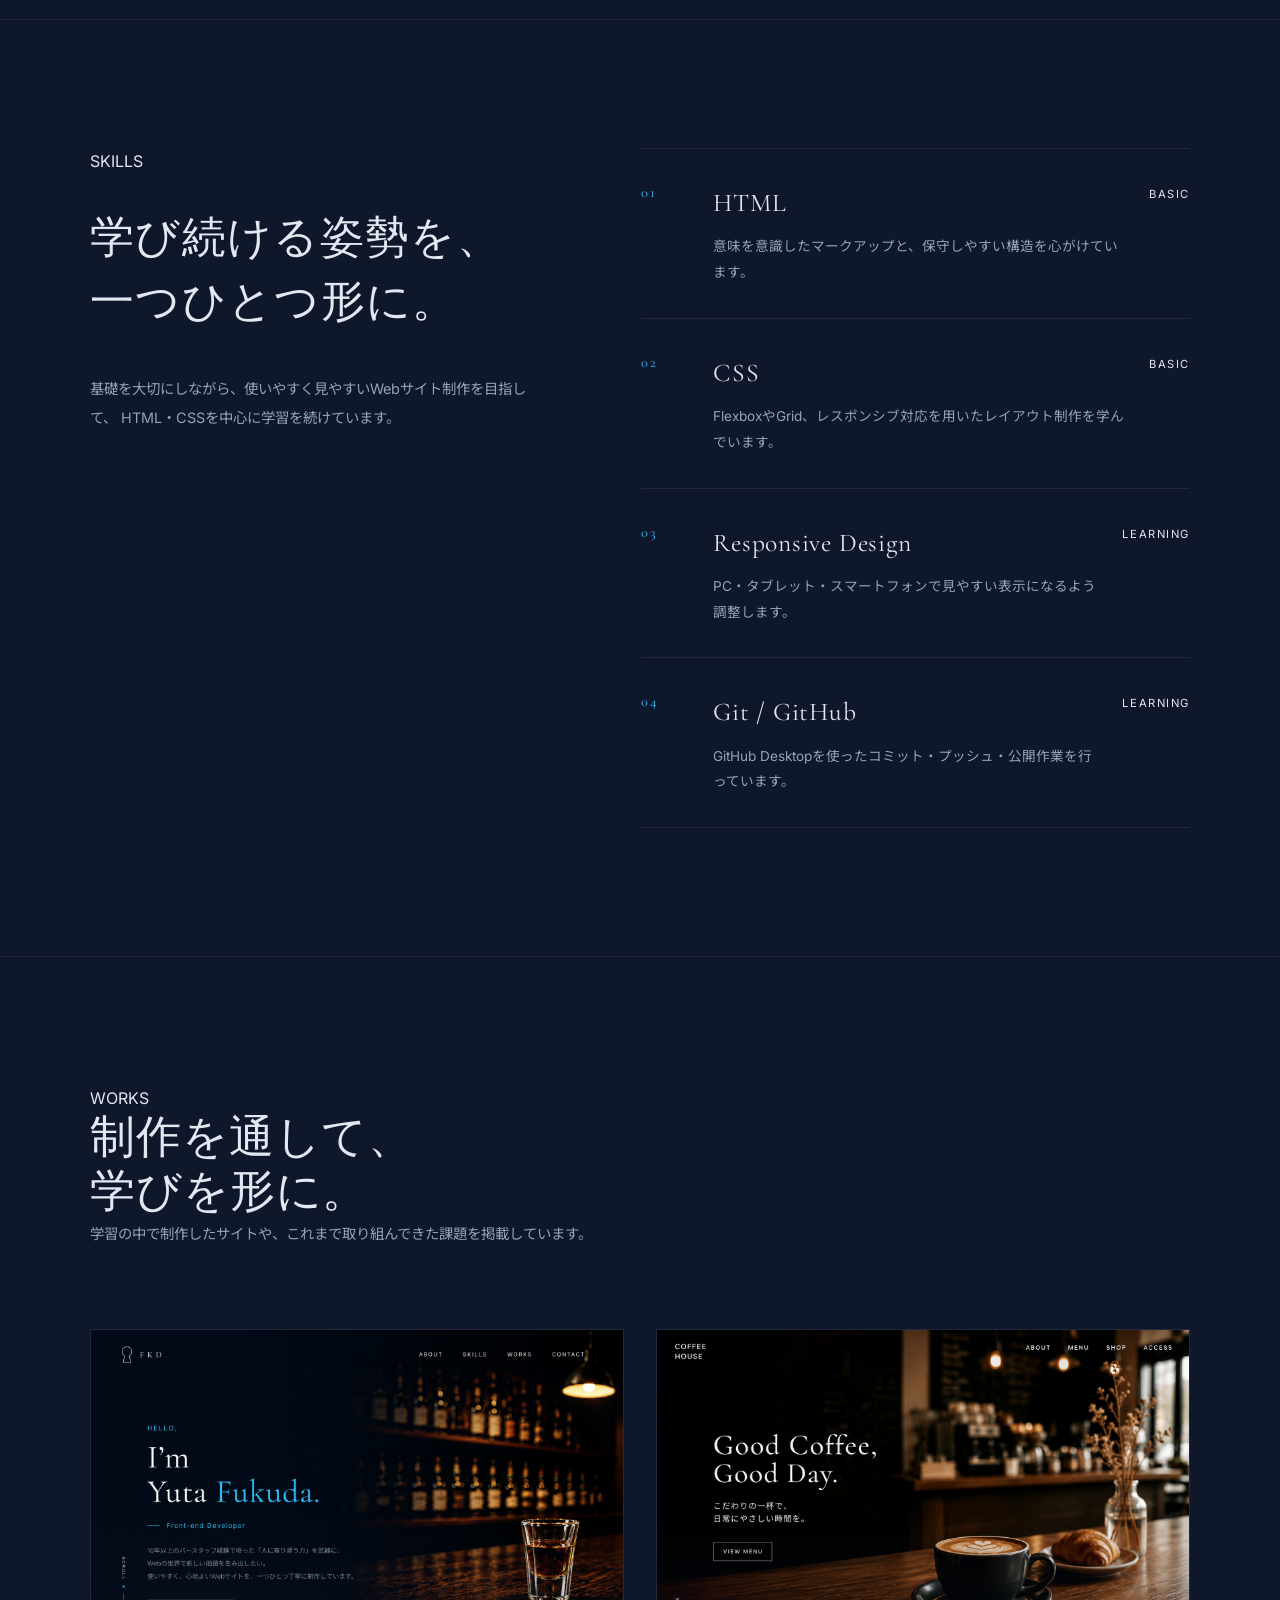
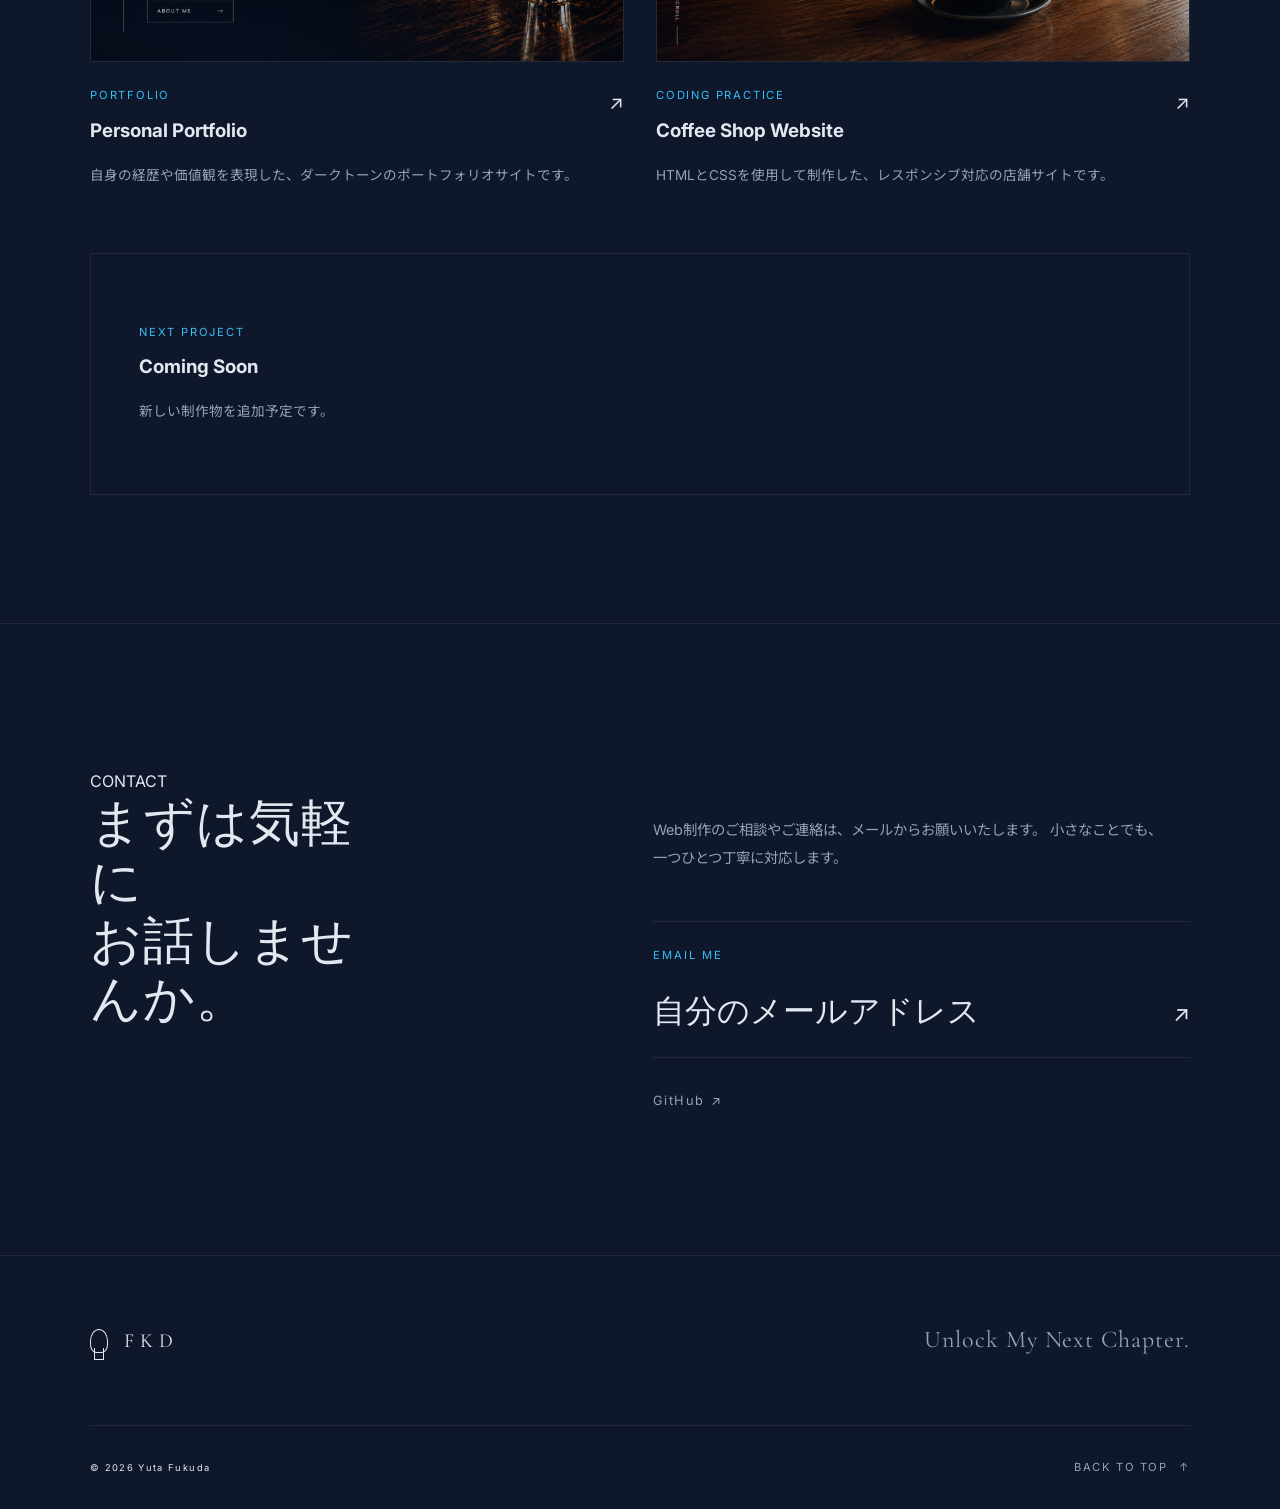
==== commit 7d0d29c8: "contact" ====
--- a/portfolio.html
+++ b/portfolio.html
@@ -319,8 +319,8 @@
             <p class="section-label">CONTACT</p>
 
             <h2 class="contact-title">
-              <span class="contact-title-line">Let’s build something</span>
-              <span class="contact-title-line">meaningful together.</span>
+              <span class="contact-title-line">まずは気軽に</span>
+              <span class="contact-title-line">お話しませんか。</span>
             </h2>
           </div>
 
--- a/css/hero.css
+++ b/css/hero.css
@@ -182,7 +182,7 @@
 .scroll-indicator {
   position: absolute;
   bottom: 3rem;
-  left: max(2rem, calc((100vw - var(--inner-width)) / 2));
+  left: 1.5rem;
 
   z-index: 2;
 
--- a/css/contact.css
+++ b/css/contact.css
@@ -18,32 +18,34 @@
 
 .contact-inner {
   display: grid;
-  grid-template-columns: minmax(0, 0.9fr) minmax(0, 1.1fr);
+  grid-template-columns: minmax(0, 0.95fr) minmax(0, 1.05fr);
   align-items: start;
-  gap: clamp(4rem, 8vw, 8rem);
+  gap: clamp(3rem, 6vw, 7rem);
 
-  width: min(100% - 4rem, var(--inner-width));
+  width: min(calc(100% - 4rem), var(--inner-width));
   margin-inline: auto;
 }
 
 .contact-title {
+  max-width: 12ch;
   margin: 0;
 
   color: var(--text-main);
   font-family: var(--font-serif);
   font-size: clamp(2.8rem, 4vw, 4.8rem);
   font-weight: 400;
-  line-height: 1.25;
+  line-height: 1.15;
   letter-spacing: 0.02em;
 }
 
 .contact-title-line {
   display: block;
-  white-space: nowrap;
+  white-space: normal;
 }
 
 .contact-content {
-  padding-top: 4rem;
+  min-width: 0;
+  padding-top: 3rem;
 }
 
 .contact-message {
@@ -59,8 +61,9 @@
   display: grid;
   grid-template-columns: minmax(0, 1fr) auto;
   align-items: end;
-  gap: 2rem;
+  gap: clamp(1rem, 2vw, 2rem);
 
+  min-width: 0;
   margin-top: 3rem;
   padding-block: 1.5rem;
 
@@ -81,7 +84,7 @@
 
 .contact-mail-address {
   overflow-wrap: anywhere;
-
+  min-width: 0;
   color: var(--text-main);
   font-family: var(--font-serif);
   font-size: clamp(1.5rem, 2.5vw, 2.5rem);
@@ -141,3 +144,7 @@
   transform: scaleX(1);
   transform-origin: left;
 }
+.contact-heading,
+.contact-content {
+  min-width: 0;
+}
--- a/css/responsive.css
+++ b/css/responsive.css
@@ -265,10 +265,6 @@
     padding-right: 4rem;
   }
 
-  .scroll-indicator {
-    left: max(3rem, calc((100vw - 1440px) / 2 + 1rem));
-  }
-
   .contact-title {
     font-size: clamp(4rem, 4vw, 5rem);
     max-width: 12ch;
